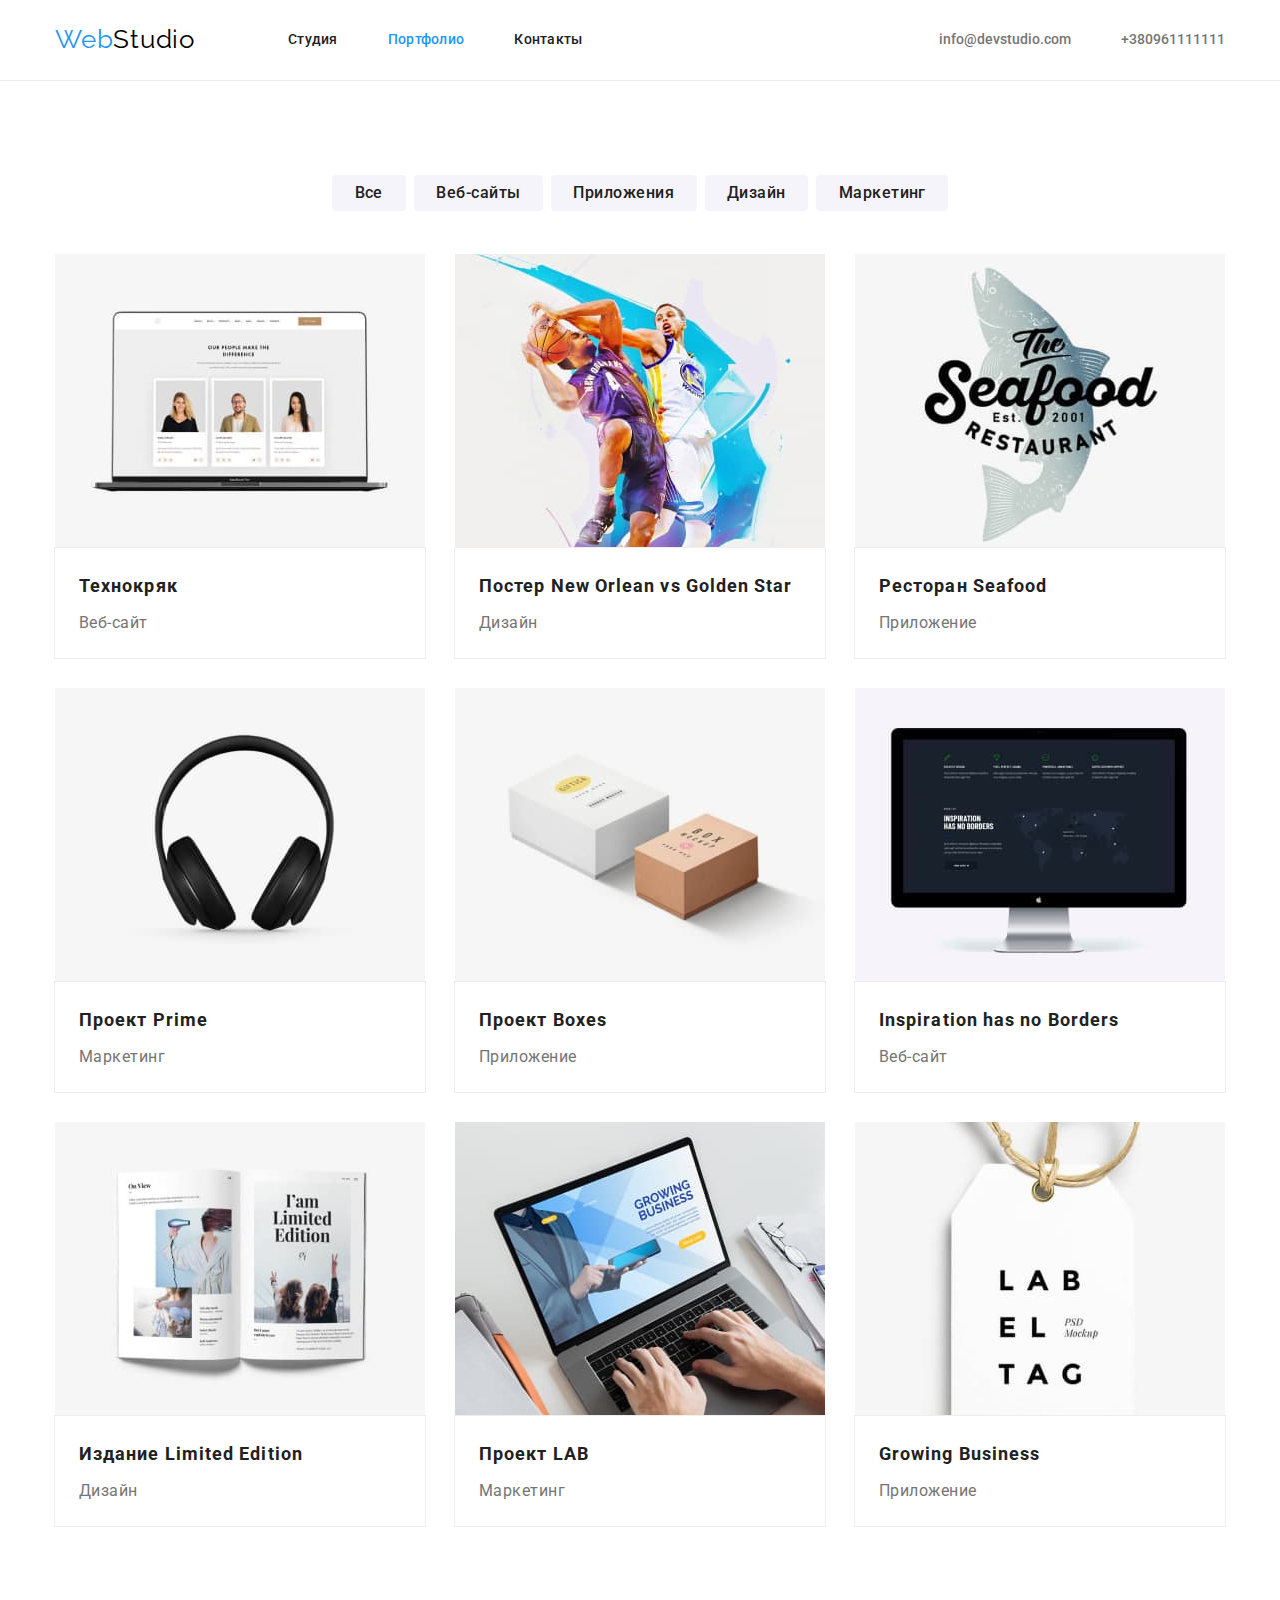
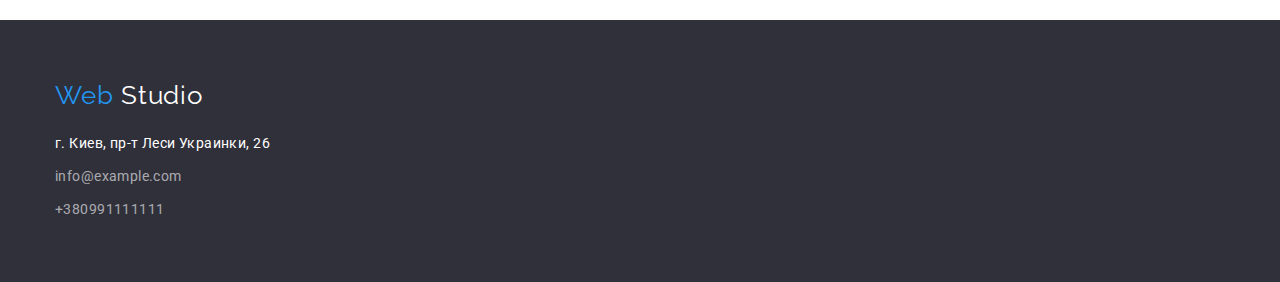
==== portfolio.html @ 829459e2 "visually-hidden для двох заголовків, які ховаємо" ====
<!DOCTYPE html>
<html lang="ru">
  <head>
    <link
      rel="stylesheet"
      href="https://cdnjs.cloudflare.com/ajax/libs/modern-normalize/1.0.0/modern-normalize.min.css"
    />
    <meta charset="UTF-8" />
    <meta http-equiv="X-UA-Compatible" content="IE=edge" />
    <meta name="viewport" content="width=device-width, initial-scale=1.0" />
    <title>Портфолио</title>
    <link rel="stylesheet" href="./css/styles.css" />
    <link rel="preconnect" href="https://fonts.googleapis.com" />
    <link rel="preconnect" href="https://fonts.gstatic.com" crossorigin />
    <link rel="preconnect" href="https://fonts.googleapis.com" />
    <link rel="preconnect" href="https://fonts.gstatic.com" crossorigin />
    <link rel="preconnect" href="https://fonts.googleapis.com" />
    <link rel="preconnect" href="https://fonts.gstatic.com" crossorigin />
    <link
      href="https://fonts.googleapis.com/css2?family=Raleway:wght@700&family=Roboto:wght@400;500;700;900&display=swap"
      rel="stylesheet"
    />
  </head>
  <body>
    <!-- Верхняя линия -->
    <header class="page-header">
      <div class="top container">
        <nav class="page-nav">
          <!--Logo-->
          <a href="./index.html" class="logo head" lang="en">
            Web<span class="logo-end">Studio</span>
          </a>

          <!--Navigation-->
          <ul class="nav-list list">
            <li class="studio-item"><a class="studio" href="index.html">Студия</a></li>
            <li class="portfolio-item">
              <a class="portfolio current" href="./portfolio.html">Портфолио</a>
            </li>
            <li class="contacts-item"><a class="contacts" href="">Контакты</a></li>
          </ul>
        </nav>

        <ul class="connection-list list">
          <li class="email-item">
            <a class="email" lang="en" href="mailto:info@devstudio.com">info@devstudio.com</a>
          </li>
          <li class="telnumber-item">
            <a class="telnumber" href="tel:+380961111111">+380961111111</a>
          </li>
        </ul>
      </div>
    </header>

    <main>
      <section class="projects section">
        <div class="container">
          <!--Cпрятать h1 в css-->
          <h1 class="visually-hidden">Наши работы</h1>
          <ul class="filters list">
            <li class="btn-item"><button class="filter-all button" type="button">Все</button></li>
            <li class="btn-item">
              <button class="filter-websites button" type="button">Веб-сайты</button>
            </li>
            <li class="btn-item">
              <button class="filter-apps button" type="button">Приложения</button>
            </li>
            <li class="btn-item">
              <button class="filter-design button" type="button">Дизайн</button>
            </li>
            <li class="btn-item">
              <button class="filter-marketing button" type="button">Маркетинг</button>
            </li>
          </ul>

          <ul class="projects-list list">
            <li class="project-item first item">
              <a href="" class="project-card">
                <img
                  class="project-image"
                  src="./images/project1.jpg"
                  alt="Открытый ноутбук"
                  width="370"
                />
                <div class="project-description">
                  <h2 class="project-title">Технокряк</h2>
                  <p class="project-filter">Веб-сайт</p>
                </div>
              </a>
            </li>
            <li class="project-item second item">
              <a href="" class="project-card">
                <img class="project-image" src="./images/project2.jpg" alt="Постер" width="370" />
                <div class="project-description">
                  <h2 class="project-title">
                    Постер <span lang="en">New Orlean vs Golden Star</span>
                  </h2>
                  <p class="project-filter">Дизайн</p>
                </div>
              </a>
            </li>
            <li class="project-item third item">
              <a href="" class="project-card">
                <img
                  class="project-image"
                  src="./images/project3.jpg"
                  alt="Логотип ресторана Сифуд"
                  width="370"
                />
                <div class="project-description">
                  <h2 class="project-title">Ресторан <span lang="en">Seafood</span></h2>
                  <p class="project-filter">Приложение</p>
                </div>
              </a>
            </li>
            <li class="project-item fourth item">
              <a href="" class="project-card">
                <img class="project-image" src="./images/project4.jpg" alt="Наушники" width="370" />
                <div class="project-description">
                  <h2 class="project-title">Проект <span lang="en">Prime</span></h2>
                  <p class="project-filter">Маркетинг</p>
                </div>
              </a>
            </li>
            <li class="project-item fifth item">
              <a href="" class="project-card">
                <img class="project-image" src="./images/project5.jpg" alt="Коробки" width="370" />
                <div class="project-description">
                  <h2 class="project-title">Проект <span lang="en">Boxes</span></h2>
                  <p class="project-filter">Приложение</p>
                </div>
              </a>
            </li>
            <li class="project-item sixth item">
              <a href="" class="project-card">
                <img class="project-image" src="./images/project6.jpg" alt="Монитор" width="370" />
                <div class="project-description">
                  <h2 class="project-title" lang="en">Inspiration has no Borders</h2>
                  <p class="project-filter">Веб-сайт</p>
                </div>
              </a>
            </li>
            <li class="project-item seventh item">
              <a href="" class="project-card">
                <img
                  class="project-image"
                  src="./images/project7.jpg"
                  alt="Открытый журнал"
                  width="370"
                />
                <div class="project-description">
                  <h2 class="project-title">Издание <span lang="en">Limited Edition</span></h2>
                  <p class="project-filter">Дизайн</p>
                </div>
              </a>
            </li>
            <li class="project-item eigth item">
              <a href="" class="project-card">
                <img class="project-image" src="./images/project8.jpg" alt="Бирка" width="370" />
                <div class="project-description">
                  <h2 class="project-title">Проект <span lang="en">LAB</span></h2>
                  <p class="project-filter">Маркетинг</p>
                </div>
              </a>
            </li>
            <li class="project-item ninth item">
              <a href="" class="project-card">
                <img
                  class="project-image"
                  src="./images/project9.jpg"
                  alt="Открытый ноутбук со стартовой страницей приложения"
                  width="370"
                />
                <div class="project-description">
                  <h2 class="project-title" lang="en">Growing Business</h2>
                  <p class="project-filter">Приложение</p>
                </div>
              </a>
            </li>
          </ul>
        </div>
      </section>
    </main>

    <!-- Подвал -->
    <footer class="down">
      <div class="container">
        <!--Logo-->
        <a href="./index.html" class="logo foot" lang="en">
          <span class="logo-part-first">Web</span>
          <span class="logo-end">Studio</span>
        </a>
        <!-- Contact address -->
        <address class="find-us">
          <p class="map-address">г. Киев, пр-т Леси Украинки, 26</p>
          <ul class="connection-footer-list list">
            <li class="connection-email-item">
              <a class="email-address" href="mailto:info@example.com">info@example.com</a>
            </li>
            <li class="connection-item">
              <a class="tel-number" href="tel:+380991111111">+380991111111</a>
            </li>
          </ul>
        </address>
      </div>
    </footer>
  </body>
</html>
---- css/styles.css ----
html {
  box-sizing: border-box;
}

:root {
  --primary-text-color: #212121;
  --title-text-color: #000000;
  --accent-color: #2196f3;
  --primary-background-color: #ffffff;
}

body {
  font-family: 'Roboto', sans-serif;
  font-style: normal;
  font-weight: 400;
  color: var(--primary-text-color);
  background-color: var(--primary-background-color);
}

.section {
  margin: 0;
  padding-bottom: 94px;
  padding-top: 94px;
}

.container {
  width: 1200px;
  margin-left: auto;
  margin-right: auto;
  padding-left: 15px;
  padding-right: 15px;
}

.list {
  list-style: none;
  padding: 0;
  margin: 0;
  display: flex;
}

.item:not(:last-child) {
  margin-right: 30px;
}

h1,
h2,
h3 {
  margin: 0;
}

img {
  display: block;
  max-width: 100%;
}

p {
  margin-top: 0px;
  margin-bottom: 0px;
}
/* Страница студии */

/* Шапка  */

.page-header {
  border-bottom: 1px solid #ececec;
  padding-top: 24px;
  padding-bottom: 25px;
}

.top,
.page-nav {
  display: flex;
  align-items: center;
}

/* < !--Logo--> */

.logo {
  font-family: 'Raleway', sans-serif;
  font-size: 26px;
  line-height: 1.2;
  letter-spacing: 0.03em;
  text-decoration: none;
  color: #2196f3;
}

.top .logo {
  margin-right: 93px;
}

.logo-end {
  color: var(--title-text-color);
  text-decoration: none;
}

/* < !--Navigation--> */

.nav-list {
  font-weight: 500;
  font-size: 14px;
  line-height: 1.2;
  letter-spacing: 0.02em;
  margin-right: 331px;
}

.nav-list .studio.current,
.nav-list .portfolio.current,
.nav-list .contacts.current {
  color: var(--accent-color);
}

.studio-item,
.portfolio-item {
  margin-right: 50px;
}
.studio,
.portfolio,
.contacts {
  color: var(--primary-text-color);
  text-decoration: none;
}

.nav-list,
.connection-list {
  margin-left: auto;
}

.email,
.telnumber {
  color: #757575;
  font-weight: 500;
  font-size: 14px;
  line-height: 1.14;
  text-decoration: none;
}

.email {
  margin-right: 50px;
}

.studio:hover,
.portfolio:hover,
.contacts:hover,
.email:hover,
.telnumber:hover {
  color: var(--accent-color);
}

.studio:focus,
.portfolio:focus,
.contacts:focus,
.email:focus,
.telnumber:focus {
  color: var(--accent-color);
}

.hero {
  background-color: #2f303a;
}

.hero .container {
  padding-top: 200px;
  padding-bottom: 200px;
  text-align: center;
}

.title-hero {
  color: #ffffff;
  width: 696px;
  font-weight: 900;
  font-size: 44px;
  line-height: 1.36;
  letter-spacing: 0.06em;
  text-transform: uppercase;
  margin-bottom: 30px;
  margin-left: auto;
  margin-right: auto;
}

/* кнопка заказа услуги */

.order-service {
  display: block;
  cursor: pointer;
  align-items: center;
  letter-spacing: 0.06em;
  min-width: 200px;
  height: 50px;
  padding: 10px 32px;
  border: 0px;
  border-radius: 4px;
  margin-left: auto;
  margin-right: auto;
  color: #ffffff;
  background-color: var(--accent-color);
  font-family: inherit;
  font-weight: 700;
  font-size: 16px;
  line-height: 1.88;
}

.order-service:hover {
  background-color: var(--accent-color);
}

/* Особенности */

.features {
  padding-bottom: 0px;
}

.visually-hidden {
  position: absolute;
  white-space: nowrap;
  width: 1px;
  height: 1px;
  overflow: hidden;
  border: 0;
  padding: 0;
  clip: rect(0 0 0 0);
  clip-path: inset(50%);
  margin: -1px;
}

.feature-item {
  width: 270px;
  /* flex-basis: calc(100%-120px / 4); не срабатывает */
}

.title-feature-item,
.description {
  text-align: left;
  font-size: 14px;
  letter-spacing: 0.03em;
}

.title-feature-item {
  font-weight: 700;
  line-height: 1.14;
  text-transform: uppercase;
  margin-top: 0px;
  margin-bottom: 10px;
}

.description {
  line-height: 1.71;
  color: #757575;
}

/* Чем мы занимаемся */

.title {
  font-weight: 700;
  font-size: 36px;
  line-height: 1.17;
  text-align: center;
  letter-spacing: 0.03em;
  margin-bottom: 50px;
}

.work,
.project-image {
  height: 294px;
}

/* .example-card {
  display: block;
  text-decoration: none;
} */

/* Наша команда */
.our-team {
  background-color: #f5f4fa;
  letter-spacing: 0.03em;
}

.member-item {
  /* width: 270px; */
  width: calc(100%-120px / 4);
  /* 100 %- это ширина container */
  /* 90px - это 3 margin-right в строке (по 30px) и 30px - это 2 боковых паддинга у контейнера(по 15px) */
  /* 4 - это кол-во элементов в строке */
  padding-bottom: 30px;
}

.member-name,
.position {
  font-size: 16px;
  line-height: 1.19;
  text-align: center;
}

.member-name {
  font-weight: 500;
  margin-top: 30px;
  margin-bottom: 10px;
}

.position {
  color: #757575;
  margin: 0px;
}

/* Футер */

.down {
  padding-top: 60px;
  padding-bottom: 60px;

  font-size: 14px;
  line-height: 1.71;
  letter-spacing: 0.03em;
  background-color: #2f303a;
}

.down .container {
}

.foot .logo-end {
  color: #ffffff;
}

.find-us {
  font-style: inherit;
  width: 231px;
  margin-top: 20px;
}

.map-address {
  color: #ffffff;
  text-align: left;
}

.connection-footer-list {
  display: block;
  margin-top: 9px;
}

.connection-email-item {
  margin-bottom: 9px;
}

.email-address,
.tel-number {
  text-decoration: none;
  color: rgba(255, 255, 255, 0.6);
  text-align: left;
}

.tel-number {
  margin-bottom: 0px;
}

.email-address:hover,
.tel-number:hover {
  color: var(--accent-color);
}

.email-address:focus,
.tel-number:focus {
  color: var(--accent-color);
}

/* Страница Портфолио */

.filters.list {
  width: calc(100%-580px);
  justify-content: center;
  /* из-за того, что я задала width не значением, а формулой (где 550- это боковой маржин а 30 это 2 боковых паддинга контейнера */
  /* пришлось добавить свойство justify-content вместо боковых маржинов для этого списка*/
  /* Альтернатива ширины
   width: 620px;
  margin-left: auto;
  margin-right: auto; */
  margin-bottom: 43px;
}

.btn-item:not(:last-child) {
  margin-right: 8.12px;
  /* это для всех лишек, кроме последней */
}

.button {
  display: inline-block;
  color: var(--primary-text-color);
  background-color: #f5f4fa;
  cursor: pointer;
  font-weight: 500;
  font-size: 16px;
  line-height: 1.62;
  text-align: center;
  letter-spacing: 0.03em;
  padding: 5px 22.35px;
  border: 0px;
  border-radius: 4px;
  min-width: 74.08px;
}
/* Альтернатива, если бы я не поставила min-width: 74.08px всем кнопкам */
/* .filter-all {
  width: 74.08px;
}

.filter-websites {
  width: 129.89px;
}

.filter-apps {
  width: 147.14px;
}

.filter-design {
  width: 104.52px;
}

.filter-marketing {
   width: 131.91px; 
} */

.filters .button:hover {
  background-color: var(--accent-color);
  color: #ffffff;
}
.filters .button:focus {
  background-color: var(--accent-color);
  color: #ffffff;
}

.projects-list {
  flex-wrap: wrap;
}

.project-item {
  width: calc(100%-90px / 3);
  /* 100 %- это ширина container */
  /* 90px - это 2 margin-right в строке (по 30px) и 2 боковых паддинга у контейнера(по 15px) */
  /* 3- это кол-во элементов в строке */
  margin-bottom: 30px;
}

.project-item:nth-child(3n) {
  margin-right: 0;
}

.project-item:nth-last-child(-n + 3) {
  margin-bottom: 0px;
}

.project-card {
  text-decoration: none;
}

.project-description {
  padding: 20px 24px;
  outline: 1px solid #eeeeee;
  text-align: left;
}

.project-title,
.project-filter {
  /* width: 322px;
  margin-left: auto;
  margin-right: auto; */
}
.project-title {
  font-weight: 700;
  font-size: 18px;
  line-height: 2;
  letter-spacing: 0.06em;
  color: #212121;
  margin-bottom: 4px;
}

.project-filter {
  font-size: 16px;
  line-height: 1.88;
  letter-spacing: 0.03em;
  color: #757575;
}
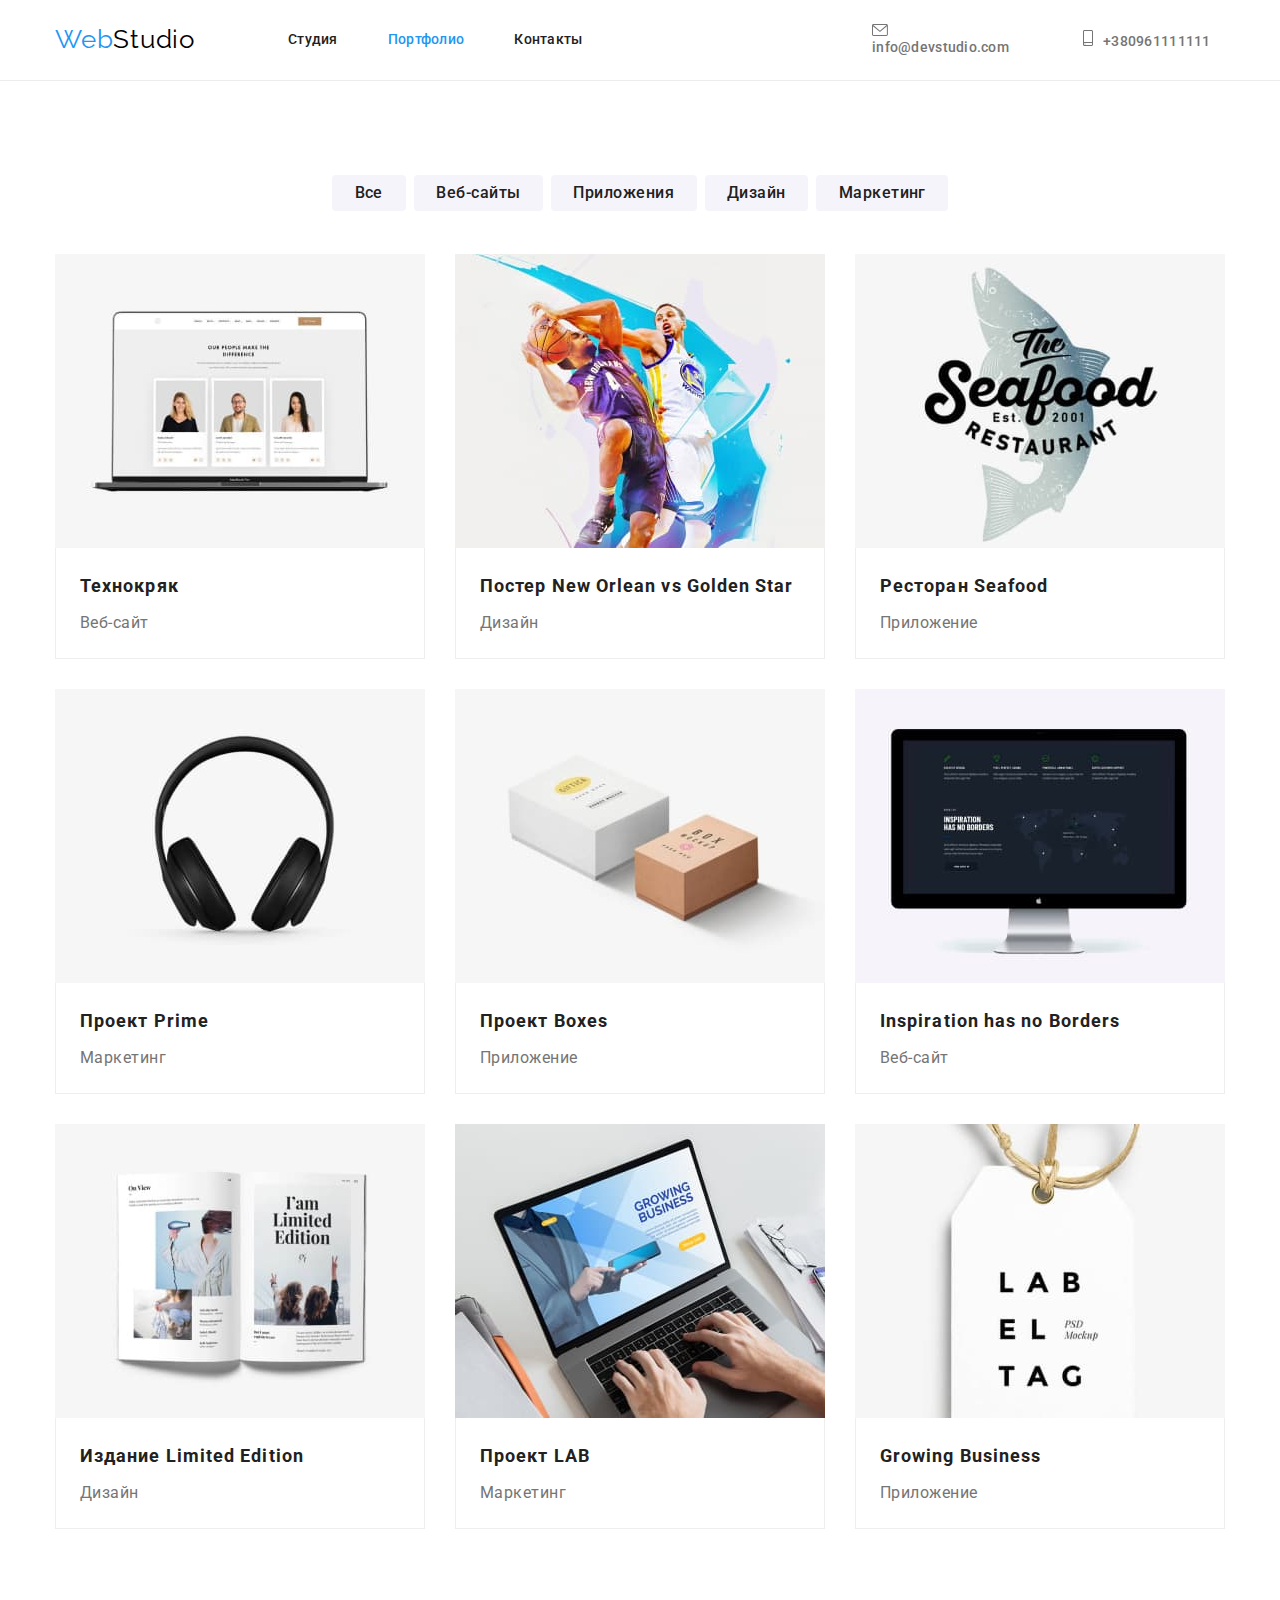
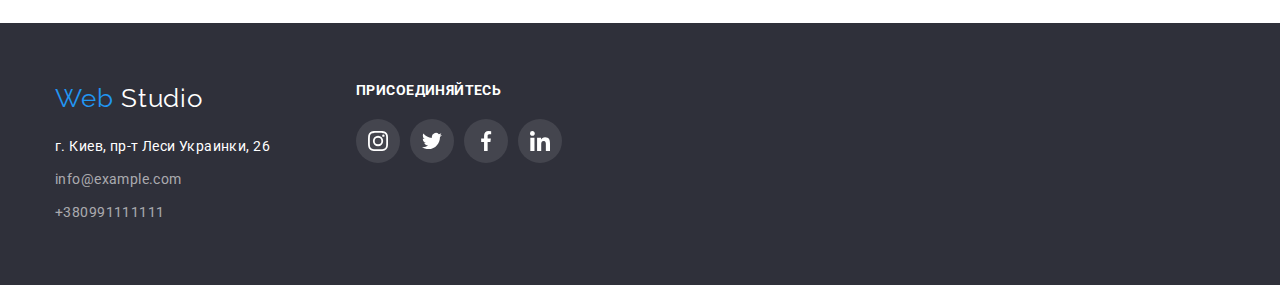
==== commit 4f844884: "portfolio done (hw4)" ====
--- a/portfolio.html
+++ b/portfolio.html
@@ -43,10 +43,18 @@
 
         <ul class="connection-list list">
           <li class="email-item">
-            <a class="email" lang="en" href="mailto:info@devstudio.com">info@devstudio.com</a>
+            <a class="email" lang="en" href="mailto:info@devstudio.com"
+              ><svg class="connect-icon icon-envelope" width="16" height="12">
+                <use href="./images/icons.svg#icon-envelope"></use></svg
+              >info@devstudio.com</a
+            >
           </li>
           <li class="telnumber-item">
-            <a class="telnumber" href="tel:+380961111111">+380961111111</a>
+            <a class="telnumber" href="tel:+380961111111"
+              ><svg class="connect-icon icon-mobile" width="10" height="16">
+                <use href="./images/icons.svg#icon-smartphone"></use></svg
+              >+380961111111</a
+            >
           </li>
         </ul>
       </div>
@@ -184,24 +192,60 @@
 
     <!-- Подвал -->
     <footer class="down">
-      <div class="container">
-        <!--Logo-->
-        <a href="./index.html" class="logo foot" lang="en">
-          <span class="logo-part-first">Web</span>
-          <span class="logo-end">Studio</span>
-        </a>
-        <!-- Contact address -->
-        <address class="find-us">
-          <p class="map-address">г. Киев, пр-т Леси Украинки, 26</p>
-          <ul class="connection-footer-list list">
-            <li class="connection-email-item">
-              <a class="email-address" href="mailto:info@example.com">info@example.com</a>
-            </li>
-            <li class="connection-item">
-              <a class="tel-number" href="tel:+380991111111">+380991111111</a>
-            </li>
-          </ul>
-        </address>
+      <div class="footer-container container">
+        <div>
+          <!--Logo-->
+          <a href="./index.html" class="logo foot" lang="en">
+            <span class="logo-part-first">Web</span>
+            <span class="logo-end">Studio</span>
+          </a>
+          <!-- Contact address -->
+          <address class="find-us">
+            <p class="map-address">г. Киев, пр-т Леси Украинки, 26</p>
+            <ul class="connection-footer-list list">
+              <li class="connection-email-item">
+                <a class="email-address" href="mailto:info@example.com">info@example.com</a>
+              </li>
+              <li class="connection-item">
+                <a class="tel-number" href="tel:+380991111111">+380991111111</a>
+              </li>
+            </ul>
+          </address>
+        </div>
+
+        <div class="footer-join">
+          <p class="join-text">Присоединяйтесь</p>
+          <ul class="social-networks-list list">
+            <li class="soc-item soc-footer-item">
+              <a class="soc-link" href="" target="_blank" rel="nofollow noreferrer noopener">
+                <svg class="soc-icon icon-fill-footer">
+                  <use href="./images/icons.svg#icon-instagram"></use>
+                </svg>
+              </a>
+            </li>
+            <li class="soc-item soc-footer-item">
+              <a class="soc-link" href="" target="_blank" rel="nofollow noreferrer noopener">
+                <svg class="soc-icon icon-fill-footer">
+                  <use href="./images/icons.svg#icon-twitter"></use>
+                </svg>
+              </a>
+            </li>
+            <li class="soc-item soc-footer-item">
+              <a class="soc-link" href="" target="_blank" rel="nofollow noreferrer noopener">
+                <svg class="soc-icon icon-fill-footer">
+                  <use href="./images/icons.svg#icon-facebook"></use>
+                </svg>
+              </a>
+            </li>
+            <li class="soc-item soc-footer-item">
+              <a class="soc-link" href="" target="_blank" rel="nofollow noreferrer noopener">
+                <svg class="soc-icon icon-fill-footer">
+                  <use href="./images/icons.svg#icon-linkedin"></use>
+                </svg>
+              </a>
+            </li>
+          </ul>
+        </div>
       </div>
     </footer>
   </body>
--- a/css/styles.css
+++ b/css/styles.css
@@ -100,7 +100,6 @@
   font-size: 14px;
   line-height: 1.2;
   letter-spacing: 0.02em;
-  margin-right: 331px;
 }
 
 .nav-list .studio.current,
@@ -125,17 +124,45 @@
   margin-left: auto;
 }
 
+.email-item,
+.telnumber-item {
+  display: flex;
+  height: 16px;
+  margin: 0;
+  padding: 0;
+  align-items: center;
+}
+
+.email-item {
+  width: 161px;
+  margin-right: 50px;
+}
+
+.telnumber-item {
+  width: 142px;
+}
+
 .email,
 .telnumber {
+  display: block;
+  margin: 0;
+  padding: 0;
   color: #757575;
   font-weight: 500;
   font-size: 14px;
   line-height: 1.14;
-  text-decoration: none;
-}
-
-.email {
-  margin-right: 50px;
+  letter-spacing: 0.02em;
+  text-decoration: none;
+}
+
+.connect-icon {
+  margin-right: 10px;
+  padding: 0;
+  fill: #757575;
+}
+
+.connect-icon:hover {
+  fill: var(--accent-color);
 }
 
 .studio:hover,
@@ -155,7 +182,20 @@
 }
 
 .hero {
-  background-color: #2f303a;
+  background-color: #c4c4c4;
+}
+
+.overlay {
+  max-width: 1600px;
+  max-height: 600px;
+  background-image: url('../images/hero-bgi.jpg');
+  /* background-image: linear-gradient(rgba(47, 48, 58, 0.4)); */
+  background-repeat: no-repeat;
+  background-position: center;
+  background-size: cover;
+  box-shadow: 0px 4px 4px rgba(0, 0, 0, 0.25);
+  margin-left: auto;
+  margin-right: auto;
 }
 
 .hero .container {
@@ -224,7 +264,16 @@
 
 .feature-item {
   width: 270px;
-  /* flex-basis: calc(100%-120px / 4); не срабатывает */
+}
+
+.feature-icon {
+  display: block;
+  width: inherit;
+  height: 120px;
+  margin-bottom: 30px;
+  padding: 25px 100px;
+  border-radius: 4px;
+  background-color: #f5f4fa;
 }
 
 .title-feature-item,
@@ -235,7 +284,7 @@
 }
 
 .title-feature-item {
-  font-weight: 700;
+  /* font-weight: 700 -бо він автоматично для h1...h6 такий; */
   line-height: 1.14;
   text-transform: uppercase;
   margin-top: 0px;
@@ -250,7 +299,6 @@
 /* Чем мы занимаемся */
 
 .title {
-  font-weight: 700;
   font-size: 36px;
   line-height: 1.17;
   text-align: center;
@@ -263,12 +311,7 @@
   height: 294px;
 }
 
-/* .example-card {
-  display: block;
-  text-decoration: none;
-} */
-
-/* Наша команда */
+/* -----------------Наша команда-------------------- */
 .our-team {
   background-color: #f5f4fa;
   letter-spacing: 0.03em;
@@ -281,6 +324,8 @@
   /* 90px - это 3 margin-right в строке (по 30px) и 30px - это 2 боковых паддинга у контейнера(по 15px) */
   /* 4 - это кол-во элементов в строке */
   padding-bottom: 30px;
+  box-shadow: 0px 4px 4px rgba(0, 0, 0, 0.25);
+  border-radius: 4px;
 }
 
 .member-name,
@@ -298,7 +343,89 @@
 
 .position {
   color: #757575;
-  margin: 0px;
+  margin-bottom: 16px;
+}
+
+.social-networks-list {
+  width: 206px;
+  height: 44px;
+  margin-left: auto;
+  margin-right: auto;
+}
+
+.soc-item {
+  width: 44px;
+  height: 44px;
+  text-align: center;
+  margin-right: 10px;
+  padding: 12px;
+}
+
+.soc-item:last-child {
+  margin-right: 0px;
+}
+
+.soc-item:hover {
+  background-color: var(--accent-color);
+  border-radius: 50%;
+}
+
+.soc-link {
+  text-decoration: none;
+  display: block;
+  width: 20px;
+  height: 20px;
+  padding: 0;
+  margin: 0;
+  border: none;
+  background-position: center;
+  background-size: contain;
+  background-repeat: no-repeat;
+}
+
+.soc-icon {
+  width: 20px;
+  height: 20px;
+}
+
+/* попередньо видалити всі fill у файлі спрайту (тут це icons.svg). Шконка стає чорна(без кольору). Тоді можемо в css задати їй колір та колір-ховер, якщо потрібно) */
+.icon-fill {
+  fill: #afb1b8;
+}
+
+.icon-fill:hover {
+  fill: #ffffff;
+}
+
+/* ---------- Постоянные клиенты ---------- */
+.customer-item {
+  width: 170px;
+  height: 92px;
+  padding: 16px 32px;
+  border: 1px solid #afb1b8;
+  border-radius: 4px;
+}
+
+.customer-item:hover {
+  border: 1px solid #2196f3;
+}
+
+.customer-link {
+  text-decoration: none;
+  display: inline-block;
+  width: 106px;
+  height: 60px;
+  margin: 0;
+  text-align: center;
+  border: none;
+}
+
+/* .customer-link :last-child {
+  outline: 1px solid #afb1b8;
+} */
+
+.customer-link > .icon-fill:hover {
+  fill: var(--accent-color);
 }
 
 /* Футер */
@@ -306,16 +433,15 @@
 .down {
   padding-top: 60px;
   padding-bottom: 60px;
-
   font-size: 14px;
   line-height: 1.71;
   letter-spacing: 0.03em;
   background-color: #2f303a;
 }
 
-.down .container {
-}
-
+.footer-container {
+  display: flex;
+}
 .foot .logo-end {
   color: #ffffff;
 }
@@ -359,6 +485,31 @@
 .email-address:focus,
 .tel-number:focus {
   color: var(--accent-color);
+}
+
+.footer-join {
+  width: 206px;
+  margin-left: 70px;
+}
+
+.join-text {
+  width: 144px;
+  margin-bottom: 20px;
+  font-weight: 700;
+  font-size: 14px;
+  line-height: 1.14;
+  letter-spacing: 0.03em;
+  text-transform: uppercase;
+  color: #ffffff;
+}
+
+.soc-footer-item {
+  border-radius: 50%;
+  background-color: rgba(255, 255, 255, 0.1);
+}
+
+.icon-fill-footer {
+  fill: #ffffff;
 }
 
 /* Страница Портфолио */
@@ -395,26 +546,6 @@
   border-radius: 4px;
   min-width: 74.08px;
 }
-/* Альтернатива, если бы я не поставила min-width: 74.08px всем кнопкам */
-/* .filter-all {
-  width: 74.08px;
-}
-
-.filter-websites {
-  width: 129.89px;
-}
-
-.filter-apps {
-  width: 147.14px;
-}
-
-.filter-design {
-  width: 104.52px;
-}
-
-.filter-marketing {
-   width: 131.91px; 
-} */
 
 .filters .button:hover {
   background-color: var(--accent-color);
@@ -437,6 +568,12 @@
   margin-bottom: 30px;
 }
 
+.project-item:hover {
+  background: #ffffff;
+  box-shadow: 0px 1px 1px rgba(0, 0, 0, 0.12), 0px 4px 4px rgba(0, 0, 0, 0.06),
+    1px 4px 6px rgba(0, 0, 0, 0.16);
+}
+
 .project-item:nth-child(3n) {
   margin-right: 0;
 }
@@ -451,16 +588,12 @@
 
 .project-description {
   padding: 20px 24px;
-  outline: 1px solid #eeeeee;
   text-align: left;
-}
-
-.project-title,
-.project-filter {
-  /* width: 322px;
-  margin-left: auto;
-  margin-right: auto; */
-}
+  border-right: 1px solid #eeeeee;
+  border-bottom: 1px solid #eeeeee;
+  border-left: 1px solid #eeeeee;
+}
+
 .project-title {
   font-weight: 700;
   font-size: 18px;
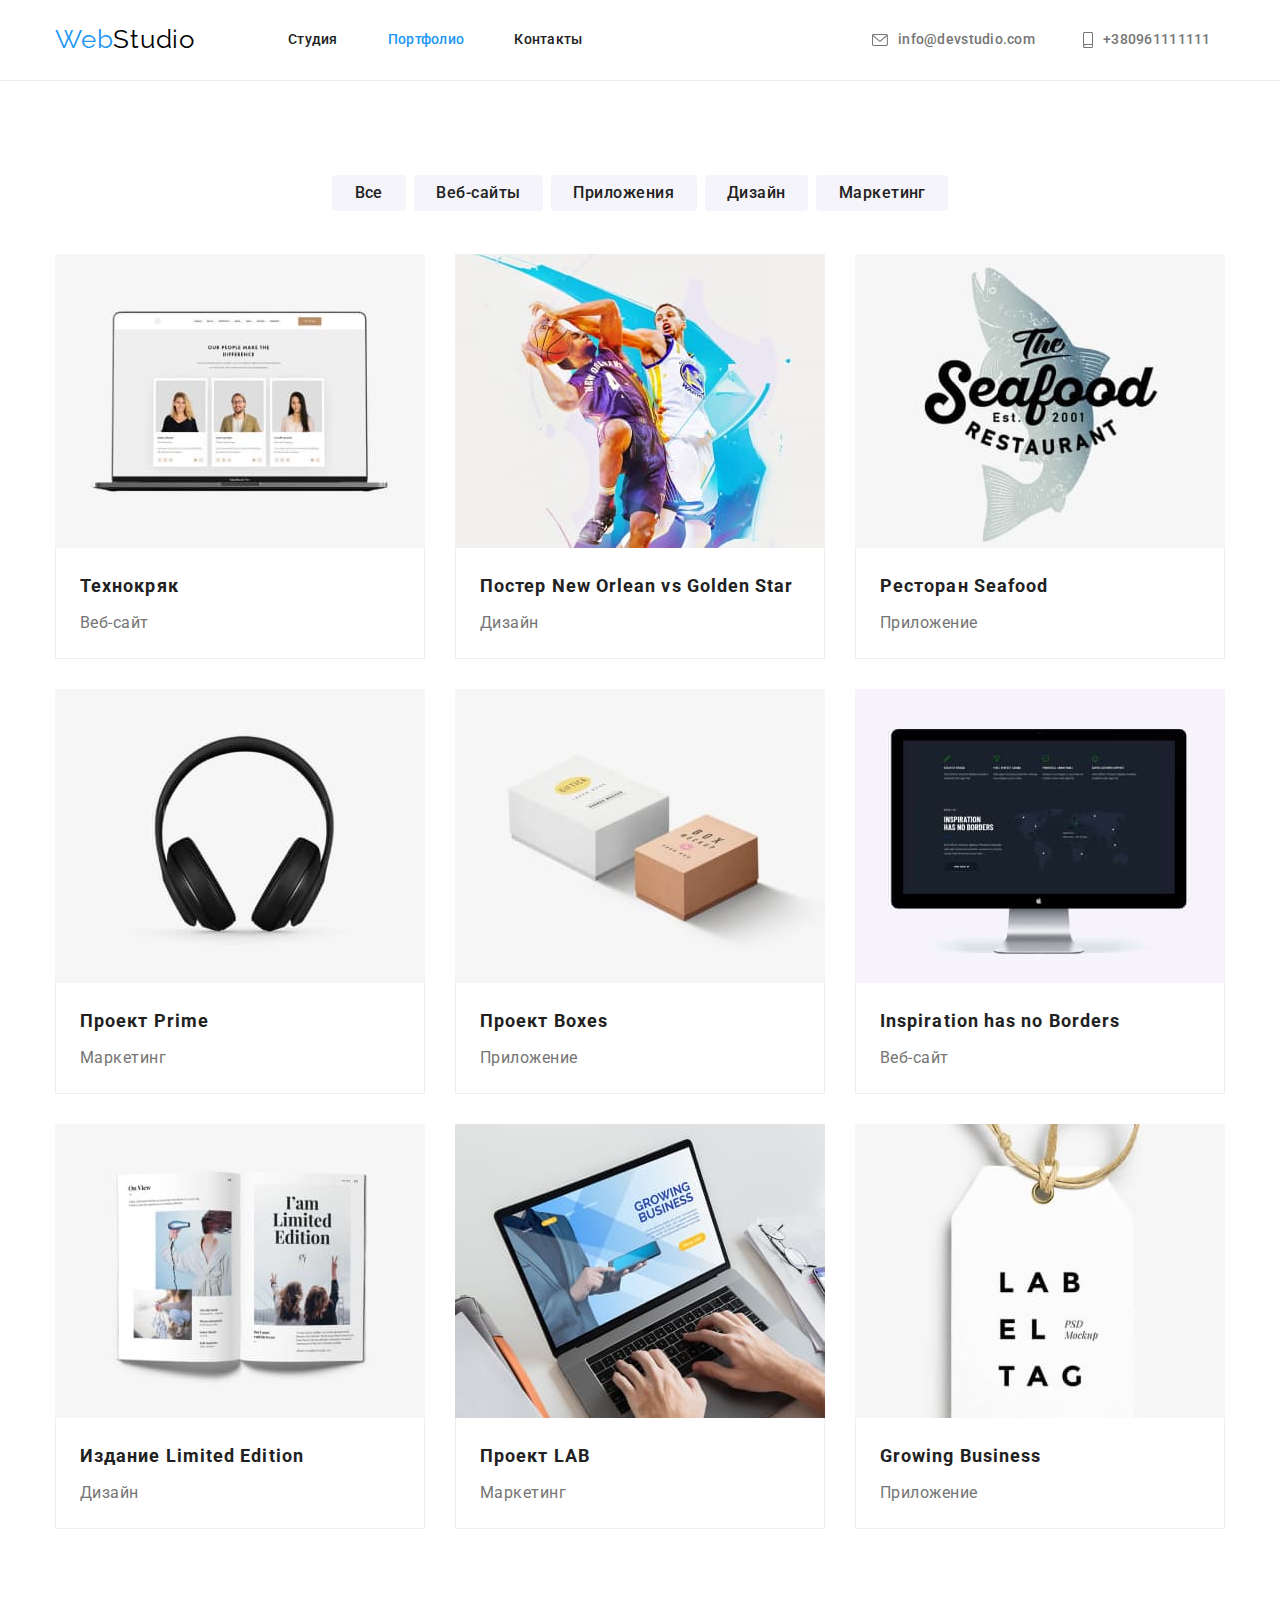
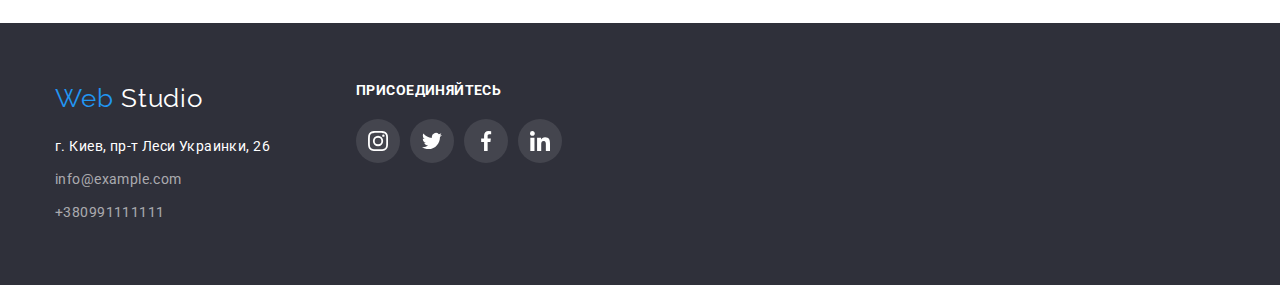
==== commit f8871b09: "edit footer logo" ====
--- a/portfolio.html
+++ b/portfolio.html
@@ -195,8 +195,8 @@
       <div class="footer-container container">
         <div>
           <!--Logo-->
-          <a href="./index.html" class="logo foot" lang="en">
-            <span class="logo-part-first">Web</span>
+          <a href="./index.html" class="logo foot" lang="en"
+            >Web
             <span class="logo-end">Studio</span>
           </a>
           <!-- Contact address -->
--- a/css/styles.css
+++ b/css/styles.css
@@ -144,7 +144,7 @@
 
 .email,
 .telnumber {
-  display: block;
+  display: flex;
   margin: 0;
   padding: 0;
   color: #757575;
@@ -159,6 +159,7 @@
   margin-right: 10px;
   padding: 0;
   fill: #757575;
+  align-self: center;
 }
 
 .connect-icon:hover {
@@ -188,8 +189,9 @@
 .overlay {
   max-width: 1600px;
   max-height: 600px;
-  background-image: url('../images/hero-bgi.jpg');
-  /* background-image: linear-gradient(rgba(47, 48, 58, 0.4)); */
+  background-image: linear-gradient(to right, rgba(47, 48, 58, 0.4), rgba(47, 48, 58, 0.4)),
+    url('../images/hero-bgi.jpg');
+  /* linear-gradient(rgba(47, 48, 58, 0.4)), */
   background-repeat: no-repeat;
   background-position: center;
   background-size: cover;
@@ -324,8 +326,9 @@
   /* 90px - это 3 margin-right в строке (по 30px) и 30px - это 2 боковых паддинга у контейнера(по 15px) */
   /* 4 - это кол-во элементов в строке */
   padding-bottom: 30px;
-  box-shadow: 0px 4px 4px rgba(0, 0, 0, 0.25);
-  border-radius: 4px;
+  box-shadow: 0px 1px 3px rgba(0, 0, 0, 0.12), 0px 1px 1px rgba(0, 0, 0, 0.14),
+    0px 2px 1px rgba(0, 0, 0, 0.2);
+  border-radius: 0px 0px 4px 4px;
 }
 
 .member-name,
@@ -550,6 +553,7 @@
 .filters .button:hover {
   background-color: var(--accent-color);
   color: #ffffff;
+  filter: drop-shadow(0px 4px 4px rgba(0, 0, 0, 0.25));
 }
 .filters .button:focus {
   background-color: var(--accent-color);
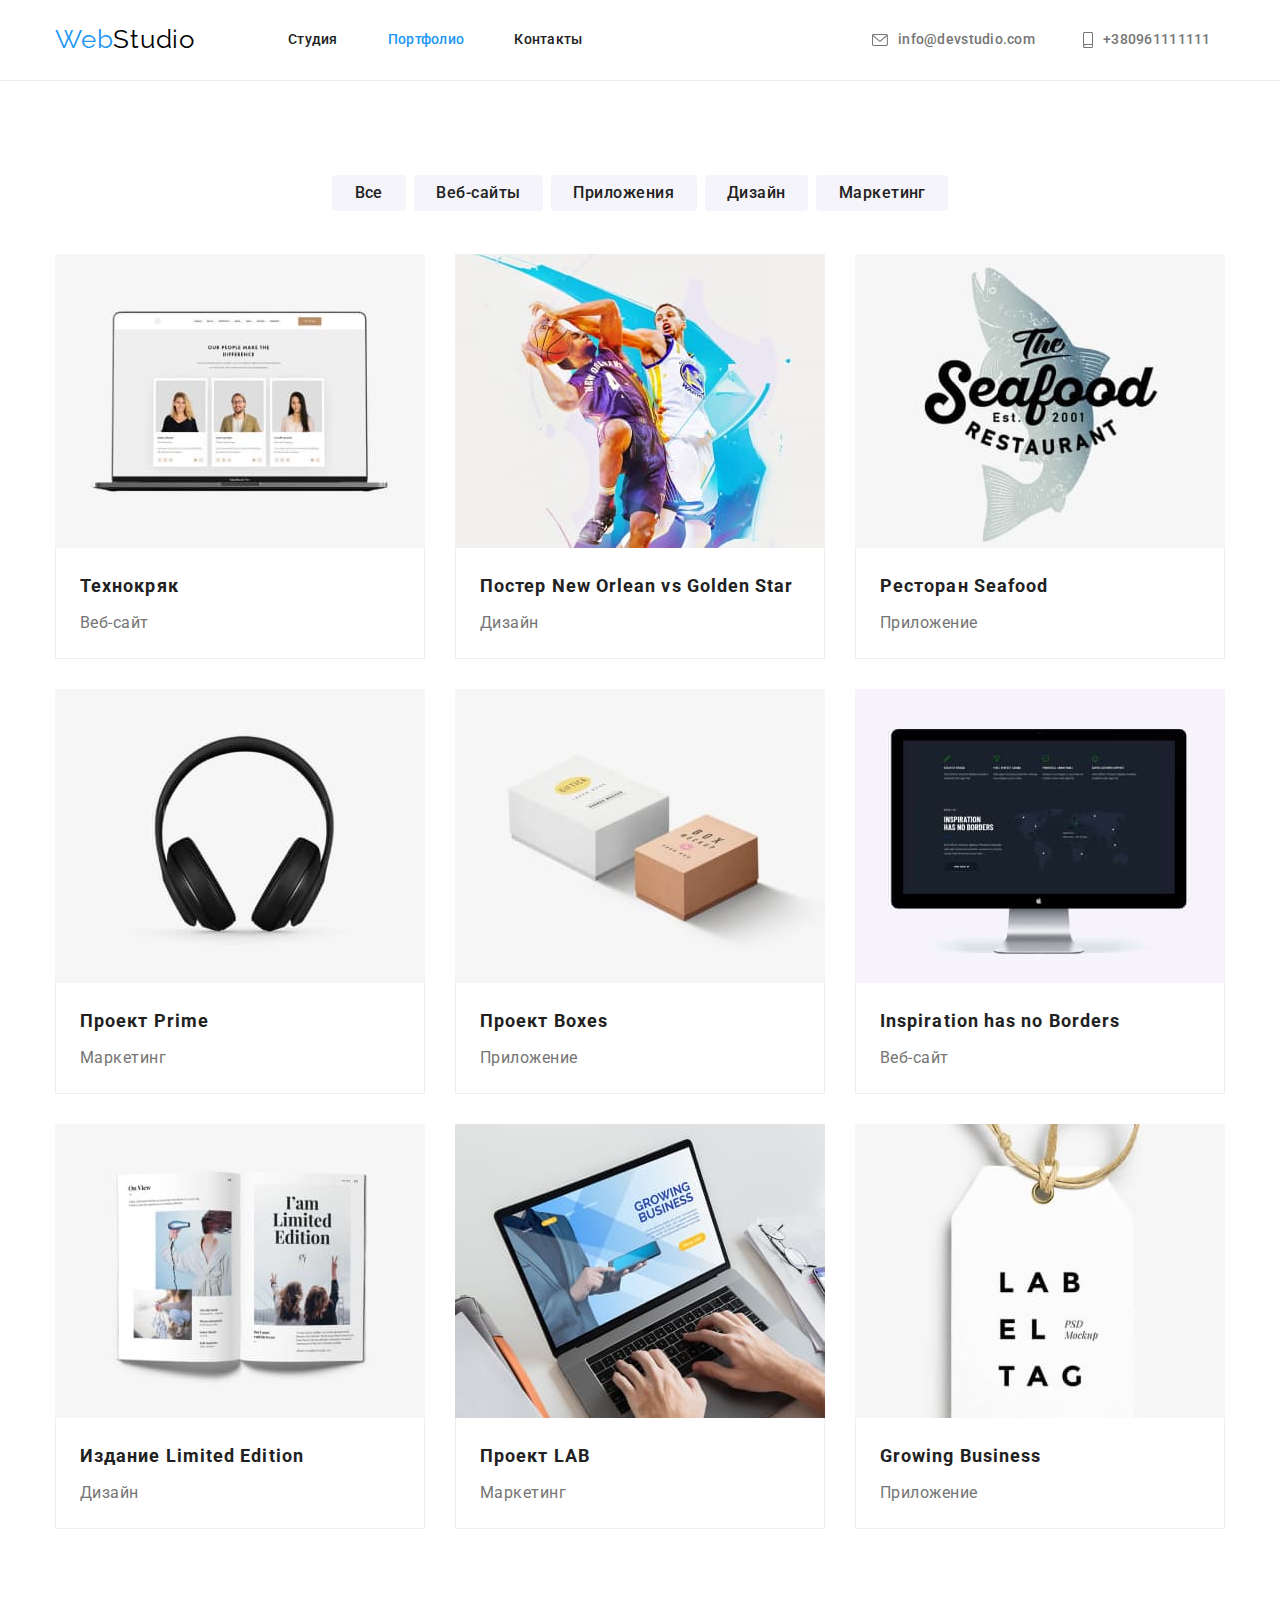
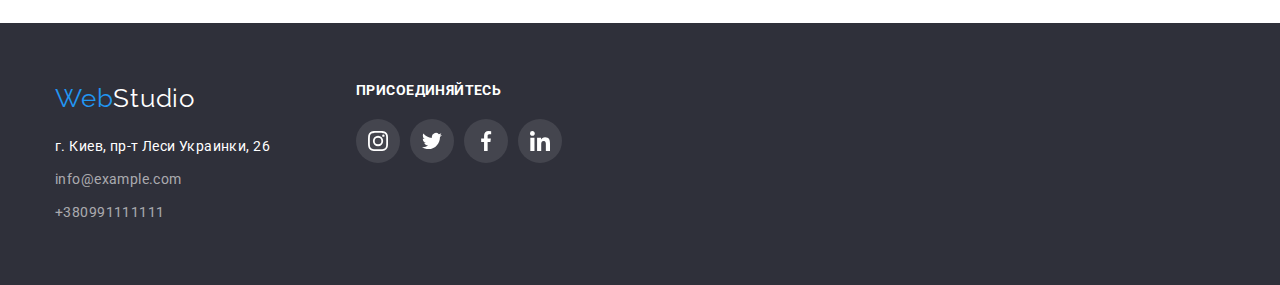
==== commit d3b2eb61: "edit footer logo again" ====
--- a/portfolio.html
+++ b/portfolio.html
@@ -196,8 +196,7 @@
         <div>
           <!--Logo-->
           <a href="./index.html" class="logo foot" lang="en"
-            >Web
-            <span class="logo-end">Studio</span>
+            >Web<span class="logo-end">Studio</span>
           </a>
           <!-- Contact address -->
           <address class="find-us">
